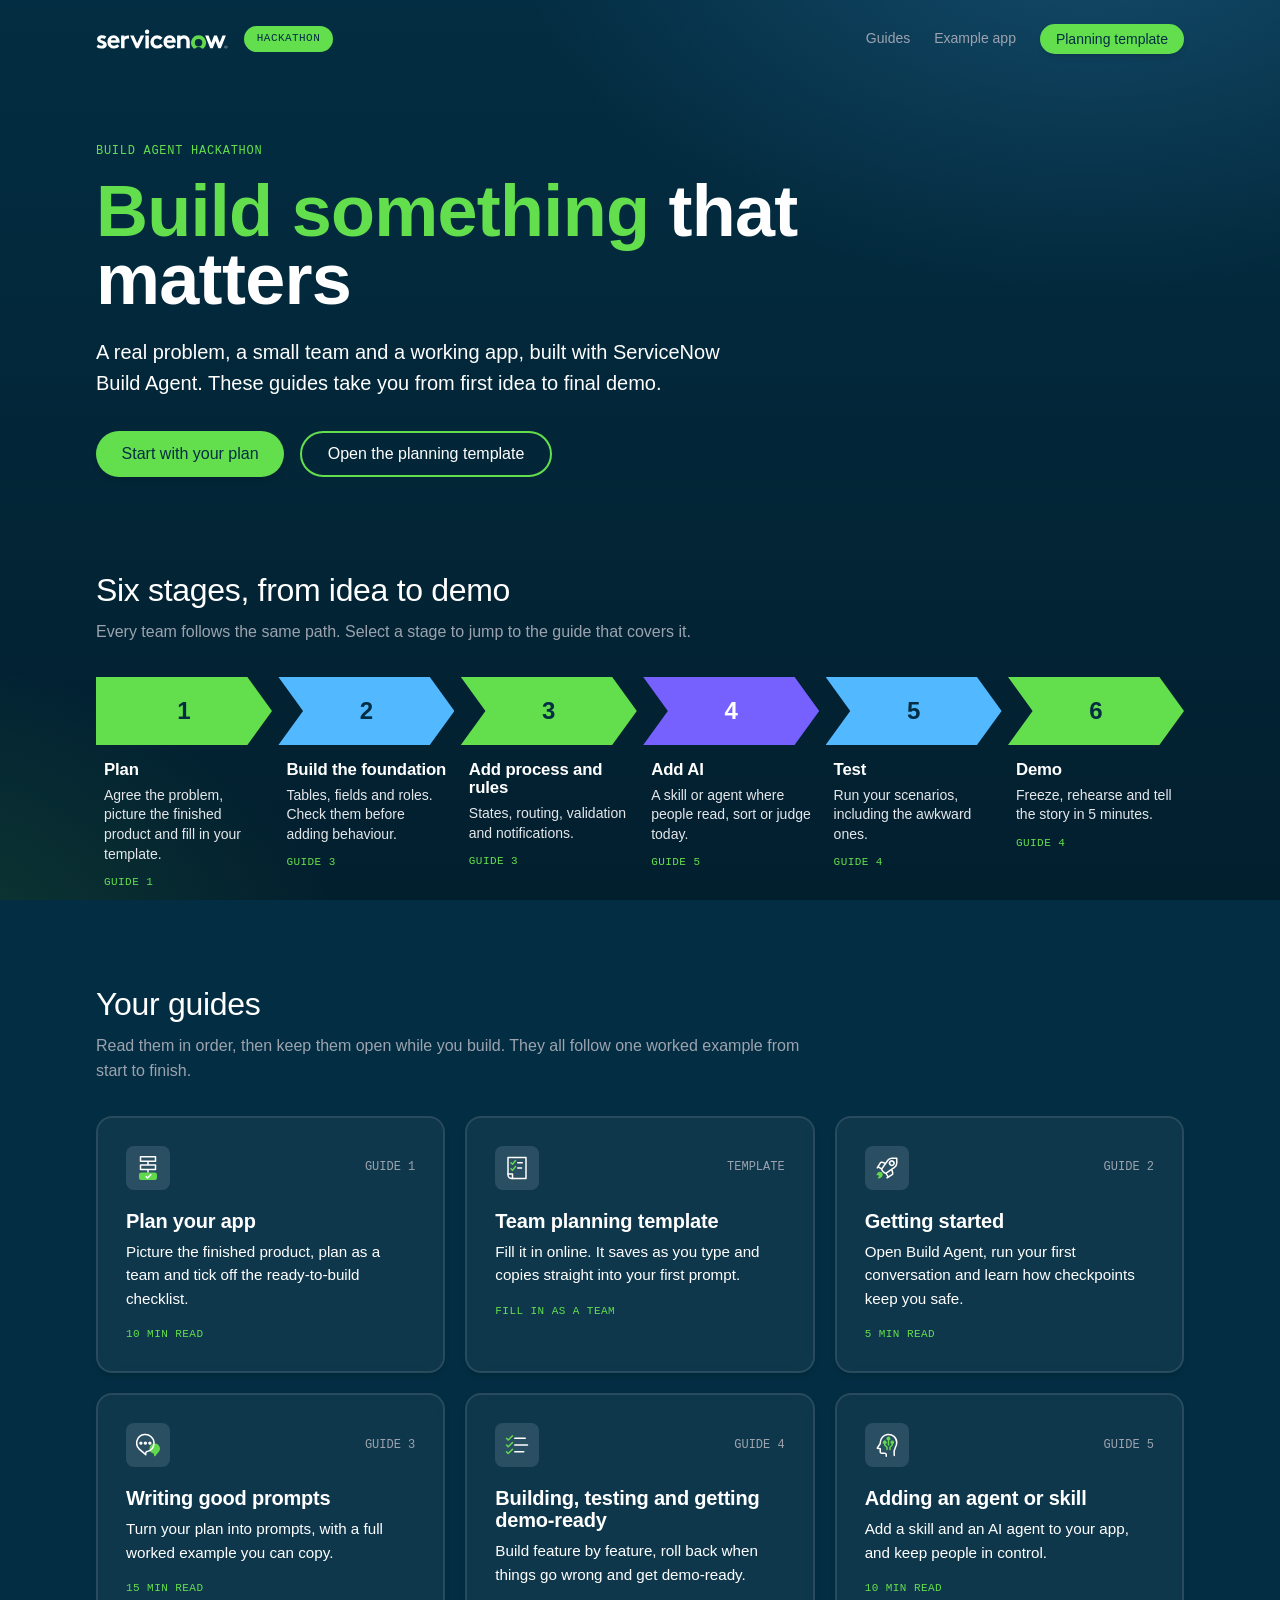
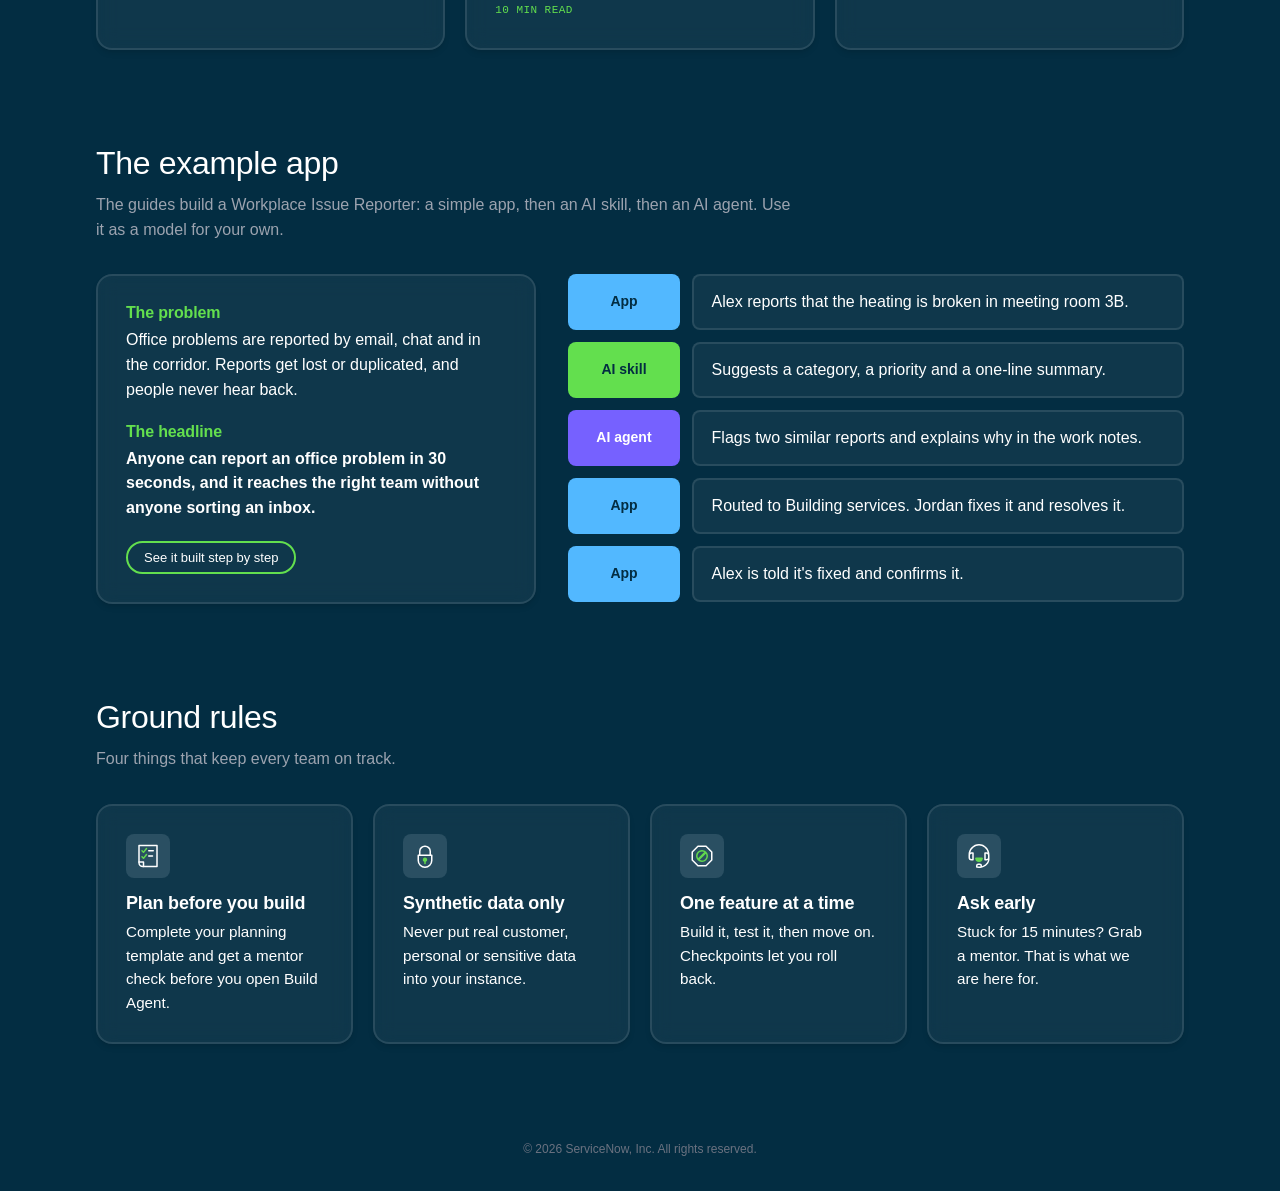
==== index.html @ 72784a9a "V1 V1 documentation" ====
<!DOCTYPE html><html lang="en-GB"><head><meta charset="utf-8">
<meta name="viewport" content="width=device-width, initial-scale=1">
<title>Home | Build Agent hackathon</title>
<meta name="description" content="Guides for planning, building and demoing an app with ServiceNow Build Agent at a hackathon.">
<link rel="stylesheet" href="assets/style.css"></head><body data-page="home"><div class="container"><header class="site"><a class="brand" href="index.html" aria-label="Build Agent hackathon home"><svg xmlns="http://www.w3.org/2000/svg" width="132" height="20" viewBox="0 0 132 20"><path d="M32.022,6.391a5.626,5.626,0,0,0-3.61,1.3V6.523H25.119V19.35h3.425v-8.2a4.073,4.073,0,0,1,3.109-1.588,3.494,3.494,0,0,1,1.374.206V6.479a5.851,5.851,0,0,0-1.005-.088" fill="#ffffff" fill-rule="evenodd"/><path d="M2.16,15.436a5.369,5.369,0,0,0,3.5,1.269c.922,0,1.633-.45,1.633-1.084,0-1.931-6.191-1.243-6.191-5.369,0-2.459,2.371-3.993,4.9-3.993a7.9,7.9,0,0,1,4.32,1.3L8.72,10.04a4.3,4.3,0,0,0-2.45-.872c-.948,0-1.739.37-1.739,1.031,0,1.666,6.192,1.005,6.192,5.448,0,2.46-2.4,3.967-5.085,3.967A8.815,8.815,0,0,1,.5,17.9Z" fill="#ffffff" fill-rule="evenodd"/><path d="M23.657,12.817c0-3.57-2.5-6.558-6.034-6.558-3.794,0-6.218,3.12-6.218,6.691A6.4,6.4,0,0,0,18.1,19.614a6.919,6.919,0,0,0,5.243-2.3l-1.95-1.957a4.515,4.515,0,0,1-3.214,1.481A3.36,3.36,0,0,1,14.725,13.8h8.853A5.735,5.735,0,0,0,23.657,12.817Zm-8.774-1.533a2.775,2.775,0,0,1,2.74-2.248,2.552,2.552,0,0,1,2.53,2.248Z" fill="#ffffff" fill-rule="evenodd"/><polygon points="41.19 14.351 44.694 6.523 48.252 6.523 42.376 19.35 40.005 19.35 34.129 6.523 37.686 6.523 41.19 14.351" fill="#ffffff" fill-rule="evenodd"/><path d="M51.128.5A2.2,2.2,0,1,1,48.888,2.7,2.2,2.2,0,0,1,51.128.5" fill="#ffffff" fill-rule="evenodd"/><rect x="49.415" y="6.523" width="3.425" height="12.827" fill="#ffffff"/><path d="M67,16.731a6.766,6.766,0,0,1-5.8,2.883,6.68,6.68,0,1,1,.026-13.355,6.808,6.808,0,0,1,5.375,2.565l-2.424,2.142a3.7,3.7,0,0,0-2.951-1.534A3.433,3.433,0,0,0,57.78,12.95a3.383,3.383,0,0,0,3.531,3.49,3.741,3.741,0,0,0,3.056-1.692Z" fill="#ffffff" fill-rule="evenodd"/><path d="M79.442,17.313a6.918,6.918,0,0,1-5.243,2.3,6.4,6.4,0,0,1-6.692-6.664c0-3.571,2.424-6.691,6.218-6.691,3.53,0,6.033,2.988,6.033,6.558a5.635,5.635,0,0,1-.079.979H70.826a3.36,3.36,0,0,0,3.452,3.041,4.52,4.52,0,0,0,3.215-1.481Zm-3.188-6.029a2.551,2.551,0,0,0-2.529-2.248,2.774,2.774,0,0,0-2.74,2.248Z" fill="#ffffff" fill-rule="evenodd"/><path d="M81.12,19.35V6.523h3.293V7.554a5.625,5.625,0,0,1,3.609-1.295,5.747,5.747,0,0,1,4.427,2.063,6.482,6.482,0,0,1,1.317,4.5V19.35H90.341v-6.8a3.11,3.11,0,0,0-.764-2.407,2.69,2.69,0,0,0-1.923-.714,4.076,4.076,0,0,0-3.109,1.587V19.35Z" fill="#ffffff" fill-rule="evenodd"/><path d="M102.586,6.259A7.5,7.5,0,0,0,97.419,19.21a1.481,1.481,0,0,0,1.926.1,5.355,5.355,0,0,1,6.394,0,1.485,1.485,0,0,0,1.937-.113,7.5,7.5,0,0,0-5.09-12.94M102.542,17.5a3.637,3.637,0,0,1-3.734-3.733,3.734,3.734,0,1,1,7.468,0,3.637,3.637,0,0,1-3.734,3.733" fill="#62d84e" fill-rule="evenodd"/><polygon points="116.788 19.35 114.237 19.35 109.15 6.523 112.57 6.523 115.359 13.853 118.094 6.523 120.952 6.523 123.662 13.853 126.475 6.523 129.896 6.523 124.809 19.35 122.258 19.35 119.523 12.046 116.788 19.35" fill="#ffffff" fill-rule="evenodd"/><path d="M129.935,17.9h-.289v.543H129.4V16.957h.6a.476.476,0,0,1,.478.478.469.469,0,0,1-.295.432l.338.579h-.268Zm-.289-.219H130a.249.249,0,0,0,0-.5h-.351Z" fill="#ffffff"/><path d="M129.9,16.348a1.379,1.379,0,1,1-1.378,1.379,1.381,1.381,0,0,1,1.378-1.379m0-.218a1.6,1.6,0,1,0,1.6,1.6,1.6,1.6,0,0,0-1.6-1.6Z" fill="#ffffff"/></svg><span class="pill">Hackathon</span></a>
<nav class="nav-links"><a href="index.html#guides">Guides</a><a class="hide-sm" href="index.html#example">Example app</a><a href="planning-template.html" class="btn btn-primary btn-small">Planning template</a></nav></header>
<section class="hero"><p class="eyebrow reveal">Build Agent hackathon</p>
<h1 class="reveal d1"><span class="g">Build something</span> that matters</h1>
<p class="lede reveal d2">A real problem, a small team and a working app, built with ServiceNow Build Agent. These guides take you from first idea to final demo.</p>
<div class="actions reveal d3"><a class="btn btn-primary" href="01-plan-your-app.html">Start with your plan</a><a class="btn btn-secondary" href="planning-template.html">Open the planning template</a></div></section>
<section class="section" id="stages"><h2>Six stages, from idea to demo</h2><p class="intro">Every team follows the same path. Select a stage to jump to the guide that covers it.</p><div class="journey"><a class="stage" href="01-plan-your-app.html"><div class="chev green">1</div><h3>Plan</h3><p>Agree the problem, picture the finished product and fill in your template.</p><div class="where">Guide 1</div></a><a class="stage" href="03-writing-good-prompts.html#prompt-2-build-the-foundation-data-and-roles"><div class="chev blue">2</div><h3>Build the foundation</h3><p>Tables, fields and roles. Check them before adding behaviour.</p><div class="where">Guide 3</div></a><a class="stage" href="03-writing-good-prompts.html#prompt-3-add-the-process"><div class="chev green">3</div><h3>Add process and rules</h3><p>States, routing, validation and notifications.</p><div class="where">Guide 3</div></a><a class="stage" href="05-adding-an-agent-or-skill.html"><div class="chev indigo">4</div><h3>Add AI</h3><p>A skill or agent where people read, sort or judge today.</p><div class="where">Guide 5</div></a><a class="stage" href="04-building-and-iterating.html#test-early-and-often"><div class="chev blue">5</div><h3>Test</h3><p>Run your scenarios, including the awkward ones.</p><div class="where">Guide 4</div></a><a class="stage" href="04-building-and-iterating.html#getting-demo-ready"><div class="chev green">6</div><h3>Demo</h3><p>Freeze, rehearse and tell the story in 5 minutes.</p><div class="where">Guide 4</div></a></div></section>
<section class="section" id="guides"><h2>Your guides</h2><p class="intro">Read them in order, then keep them open while you build. They all follow one worked example from start to finish.</p><div class="grid grid-3"><a class="card guide-card" href="01-plan-your-app.html"><div class="top"><div class="icon-box"><img src="assets/icons/project.svg" alt=""></div><span class="num">GUIDE 1</span></div><h3>Plan your app</h3><p>Picture the finished product, plan as a team and tick off the ready-to-build checklist.</p><div class="meta">10 min read</div></a><a class="card guide-card" href="planning-template.html"><div class="top"><div class="icon-box"><img src="assets/icons/task-list.svg" alt=""></div><span class="num">TEMPLATE</span></div><h3>Team planning template</h3><p>Fill it in online. It saves as you type and copies straight into your first prompt.</p><div class="meta">Fill in as a team</div></a><a class="card guide-card" href="02-getting-started.html"><div class="top"><div class="icon-box"><img src="assets/icons/rocketship.svg" alt=""></div><span class="num">GUIDE 2</span></div><h3>Getting started</h3><p>Open Build Agent, run your first conversation and learn how checkpoints keep you safe.</p><div class="meta">5 min read</div></a><a class="card guide-card" href="03-writing-good-prompts.html"><div class="top"><div class="icon-box"><img src="assets/icons/chat.svg" alt=""></div><span class="num">GUIDE 3</span></div><h3>Writing good prompts</h3><p>Turn your plan into prompts, with a full worked example you can copy.</p><div class="meta">15 min read</div></a><a class="card guide-card" href="04-building-and-iterating.html"><div class="top"><div class="icon-box"><img src="assets/icons/automated-testing-framework.svg" alt=""></div><span class="num">GUIDE 4</span></div><h3>Building, testing and getting demo-ready</h3><p>Build feature by feature, roll back when things go wrong and get demo-ready.</p><div class="meta">10 min read</div></a><a class="card guide-card" href="05-adding-an-agent-or-skill.html"><div class="top"><div class="icon-box"><img src="assets/icons/artificial-intelligence.svg" alt=""></div><span class="num">GUIDE 5</span></div><h3>Adding an agent or skill</h3><p>Add a skill and an AI agent to your app, and keep people in control.</p><div class="meta">10 min read</div></a></div></section>
<section class="section" id="example"><h2>The example app</h2><p class="intro">The guides build a Workplace Issue Reporter: a simple app, then an AI skill, then an AI agent. Use it as a model for your own.</p>
<div class="example"><div class="card"><h3>The problem</h3><p>Office problems are reported by email, chat and in the corridor. Reports get lost or duplicated, and people never hear back.</p><h3>The headline</h3><p><strong>Anyone can report an office problem in 30 seconds, and it reaches the right team without anyone sorting an inbox.</strong></p><a class="btn btn-secondary btn-small" href="03-writing-good-prompts.html#worked-example-workplace-issue-reporter">See it built step by step</a></div>
<div class="flow"><div class="flow-row"><div class="tag app">App</div><div class="step">Alex reports that the heating is broken in meeting room 3B.</div></div><div class="flow-row"><div class="tag skill">AI skill</div><div class="step">Suggests a category, a priority and a one-line summary.</div></div><div class="flow-row"><div class="tag agent">AI agent</div><div class="step">Flags two similar reports and explains why in the work notes.</div></div><div class="flow-row"><div class="tag app">App</div><div class="step">Routed to Building services. Jordan fixes it and resolves it.</div></div><div class="flow-row"><div class="tag app">App</div><div class="step">Alex is told it&#x27;s fixed and confirms it.</div></div></div></div></section>
<section class="section" id="rules"><h2>Ground rules</h2><p class="intro">Four things that keep every team on track.</p><div class="grid grid-4"><div class="card rule"><div class="icon-box"><img src="assets/icons/task-list.svg" alt=""></div><h3>Plan before you build</h3><p>Complete your planning template and get a mentor check before you open Build Agent.</p></div><div class="card rule"><div class="icon-box"><img src="assets/icons/security.svg" alt=""></div><h3>Synthetic data only</h3><p>Never put real customer, personal or sensitive data into your instance.</p></div><div class="card rule"><div class="icon-box"><img src="assets/icons/block.svg" alt=""></div><h3>One feature at a time</h3><p>Build it, test it, then move on. Checkpoints let you roll back.</p></div><div class="card rule"><div class="icon-box"><img src="assets/icons/headset.svg" alt=""></div><h3>Ask early</h3><p>Stuck for 15 minutes? Grab a mentor. That is what we are here for.</p></div></div></section>
</div><footer class="site">&copy; 2026 ServiceNow, Inc. All rights reserved.</footer><script src="assets/site.js"></script></body></html>
---- assets/style.css ----
@font-face{font-family:'ServiceNow Sans';src:url('https://www.servicenow.com/etc.clientlibs/ds/clientlibs/clientlib-arc-commons/resources/fonts/ServiceNowSans-Light.woff2') format('woff2');font-weight:300;font-display:swap}
@font-face{font-family:'ServiceNow Sans';src:url('https://www.servicenow.com/etc.clientlibs/ds/clientlibs/clientlib-arc-commons/resources/fonts/ServiceNowSans-Regular.woff2') format('woff2');font-weight:400;font-display:swap}
@font-face{font-family:'ServiceNow Sans';src:url('https://www.servicenow.com/etc.clientlibs/ds/clientlibs/clientlib-arc-commons/resources/fonts/ServiceNowSans-Book.woff2') format('woff2');font-weight:450;font-display:swap}
@font-face{font-family:'ServiceNow Sans';src:url('https://www.servicenow.com/etc.clientlibs/ds/clientlibs/clientlib-arc-commons/resources/fonts/ServiceNowSans-Medium.woff2') format('woff2');font-weight:500;font-display:swap}
@font-face{font-family:'ServiceNow Sans';src:url('https://www.servicenow.com/etc.clientlibs/ds/clientlibs/clientlib-arc-commons/resources/fonts/ServiceNowSans-Bold.woff2') format('woff2');font-weight:700;font-display:swap}
@font-face{font-family:'ServiceNow Sans Mono';src:url('https://www.servicenow.com/etc.clientlibs/ds/clientlibs/clientlib-arc-commons/resources/fonts/ServiceNowSansMono-Regular.woff2') format('woff2');font-weight:400;font-display:swap}
:root{
  --infinite-blue:#032D42;--deep:#021F2E;--wasabi-green:#63DF4E;--white:#FFFFFF;--icon-bg:#2A4F62;
  --gray-200:#E5E7EB;--gray-400:#9CA3AF;--gray-500:#6B7280;
  --bright-blue:#52B8FF;--bright-indigo:#7661FF;--warn:#FBBF24;--err:#F87171;
  --font-sans:'ServiceNow Sans',-apple-system,BlinkMacSystemFont,"Segoe UI",Arial,sans-serif;
  --font-mono:'ServiceNow Sans Mono',Consolas,Monaco,'Courier New',monospace;
  --radius-sm:.5rem;--radius-md:1rem;--radius-lg:1.5rem;--radius-full:9999px;
  --shadow-md:0 4px 6px -1px rgba(0,0,0,.1),0 2px 4px -1px rgba(0,0,0,.06);
  --shadow-xl:0 20px 25px -5px rgba(0,0,0,.25),0 10px 10px -5px rgba(0,0,0,.1);
  --glass:rgba(255,255,255,.05);--glass-line:rgba(255,255,255,.1);
}
*{box-sizing:border-box}
html{scroll-behavior:smooth;scroll-padding-top:1.5rem}
body{margin:0;font-family:var(--font-sans);font-weight:300;font-size:1rem;line-height:1.55;color:var(--white);
  background:var(--infinite-blue);min-height:100vh;position:relative;overflow-x:hidden}
body::before{content:"";position:fixed;inset:0;z-index:-1;pointer-events:none;
  background:radial-gradient(60rem 40rem at 85% -10%,rgba(82,184,255,.22),transparent 60%),
             radial-gradient(50rem 35rem at -10% 110%,rgba(99,223,78,.16),transparent 60%),
             linear-gradient(180deg,var(--infinite-blue),var(--deep))}
a{color:var(--wasabi-green)}
a:hover{color:#85ED77}
.container{max-width:72rem;margin:0 auto;padding:0 2rem}
header.site{padding:1.5rem 0;display:flex;align-items:center;justify-content:space-between;gap:1rem}
header.site .brand{display:flex;align-items:center;gap:1rem;text-decoration:none}
header.site .brand svg{display:block}
.pill{background:var(--wasabi-green);color:var(--infinite-blue);font-family:var(--font-mono);font-size:.6875rem;
  text-transform:uppercase;letter-spacing:.04em;padding:.3rem .8rem;border-radius:var(--radius-full)}
.nav-links{display:flex;gap:1.5rem;align-items:center}
.nav-links a{color:var(--gray-400);text-decoration:none;font-size:.875rem;font-weight:450;transition:color .2s}
.nav-links a:hover{color:var(--white)}
.eyebrow{font-family:var(--font-mono);font-size:.75rem;text-transform:uppercase;letter-spacing:.06em;color:var(--wasabi-green);margin:0 0 1rem}
h1,h2,h3,h4{font-weight:700;letter-spacing:-.01em;line-height:1.1}
.g{color:var(--wasabi-green)}
.btn{display:inline-flex;align-items:center;justify-content:center;gap:.5rem;padding:.8rem 1.6rem;border-radius:var(--radius-full);
  font-family:var(--font-sans);font-size:1rem;font-weight:450;line-height:1;text-decoration:none;cursor:pointer;transition:all .2s ease;border:none}
.btn-primary{background:var(--wasabi-green);color:var(--infinite-blue);box-shadow:var(--shadow-md)}
.btn-primary:hover{background:#85ED77;color:var(--infinite-blue);transform:translateY(-1px)}
.btn-secondary{background:transparent;color:var(--white);border:2px solid var(--wasabi-green)}
.btn-secondary:hover{background:rgba(255,255,255,.1);color:var(--white)}
.btn-small{padding:.5rem 1rem;font-size:.8125rem}
.icon-box{background:var(--icon-bg);width:44px;height:44px;min-width:44px;min-height:44px;border-radius:var(--radius-sm);
  display:flex;align-items:center;justify-content:center;flex-shrink:0}
.icon-box img{width:24px;height:24px;display:block}
.card{background:var(--glass);border:2px solid var(--glass-line);border-radius:var(--radius-md);padding:1.75rem;
  backdrop-filter:blur(10px);transition:all .2s ease;box-shadow:var(--shadow-md)}
a.card{display:block;text-decoration:none;color:var(--white)}
a.card:hover{transform:translateY(-3px);box-shadow:var(--shadow-xl);border-color:rgba(99,223,78,.5);color:var(--white)}
footer.site{padding:3rem 0 2rem;text-align:center;font-size:.75rem;color:var(--gray-500);font-weight:300}

/* ---------- Home ---------- */
.hero{padding:4rem 0 3rem;max-width:52rem}
.hero h1{font-size:clamp(2.75rem,7vw,4.5rem);line-height:.95;margin:0 0 1.5rem}
.hero p.lede{font-size:1.25rem;max-width:40rem;margin:0 0 2rem}
.hero .actions{display:flex;flex-wrap:wrap;gap:1rem}
.section{padding:3rem 0}
.section h2{font-size:2rem;font-weight:500;margin:0 0 .75rem}
.section p.intro{color:var(--gray-400);margin:0 0 2rem;max-width:44rem}
.journey{display:grid;grid-template-columns:repeat(6,1fr);gap:.4rem}
.stage{text-decoration:none;color:var(--white);display:flex;flex-direction:column}
.chev{height:4.25rem;display:flex;align-items:center;justify-content:center;gap:.6rem;font-weight:700;font-size:1.5rem;
  clip-path:polygon(0 0,86% 0,100% 50%,86% 100%,0 100%,14% 50%);transition:transform .2s ease,filter .2s ease;color:var(--infinite-blue)}
.stage:first-child .chev{clip-path:polygon(0 0,86% 0,100% 50%,86% 100%,0 100%)}
.chev.green{background:var(--wasabi-green)}.chev.blue{background:var(--bright-blue)}.chev.indigo{background:var(--bright-indigo);color:var(--white)}
.stage:hover .chev{transform:translateY(-4px);filter:brightness(1.08)}
.stage h3{font-size:1.05rem;margin:1rem .5rem .4rem}
.stage p{font-size:.875rem;color:var(--gray-200);margin:0 .5rem;line-height:1.4}
.stage .where{font-family:var(--font-mono);font-size:.6875rem;text-transform:uppercase;color:var(--wasabi-green);margin:.6rem .5rem 0;letter-spacing:.04em}
.grid{display:grid;gap:1.25rem}
.grid-3{grid-template-columns:repeat(3,1fr)}.grid-2{grid-template-columns:repeat(2,1fr)}.grid-4{grid-template-columns:repeat(4,1fr)}
.guide-card .top{display:flex;align-items:center;justify-content:space-between;margin-bottom:1.25rem}
.guide-card .num{font-family:var(--font-mono);font-size:.75rem;color:var(--gray-400)}
.guide-card h3{font-size:1.25rem;margin:0 0 .5rem}
.guide-card p{margin:0 0 1rem;font-size:.95rem}
.guide-card .meta{font-family:var(--font-mono);font-size:.6875rem;text-transform:uppercase;color:var(--wasabi-green);letter-spacing:.04em}
.rule h3{font-size:1.125rem;margin:1rem 0 .4rem}.rule p{margin:0;font-size:.95rem}
.flow{display:grid;gap:.75rem}
.flow-row{display:grid;grid-template-columns:7rem 1fr;gap:.75rem;align-items:stretch}
.tag{border-radius:var(--radius-sm);display:flex;align-items:center;justify-content:center;font-weight:700;font-size:.875rem;color:var(--infinite-blue)}
.tag.app{background:var(--bright-blue)}.tag.skill{background:var(--wasabi-green)}.tag.agent{background:var(--bright-indigo);color:var(--white)}
.flow-row .step{background:var(--glass);border:2px solid var(--glass-line);border-radius:var(--radius-sm);padding:.85rem 1.1rem}
.example{display:grid;grid-template-columns:1fr 1.4fr;gap:2rem;align-items:start}
.example .card h3{font-size:1rem;color:var(--wasabi-green);margin:0 0 .4rem}
.example .card p{margin:0 0 1.25rem}
.reveal{opacity:0;transform:translateY(14px);animation:rise .7s ease forwards}
.reveal.d1{animation-delay:.08s}.reveal.d2{animation-delay:.16s}.reveal.d3{animation-delay:.24s}
@keyframes rise{to{opacity:1;transform:none}}
@media (prefers-reduced-motion:reduce){.reveal{animation:none;opacity:1;transform:none}}

/* ---------- Guide pages ---------- */
.layout{display:grid;grid-template-columns:16rem minmax(0,1fr);gap:3rem;padding:1rem 0 2rem}
aside.side{position:sticky;top:1.5rem;align-self:start;max-height:calc(100vh - 3rem);overflow:auto}
.side .label{font-family:var(--font-mono);font-size:.6875rem;text-transform:uppercase;color:var(--gray-400);letter-spacing:.06em;margin:0 0 .75rem}
.side ol{list-style:none;margin:0 0 2rem;padding:0}
.side li a{display:flex;gap:.75rem;align-items:center;padding:.55rem .75rem;border-radius:var(--radius-sm);color:var(--gray-400);text-decoration:none;font-weight:450;font-size:.9rem;transition:all .2s}
.side li a:hover{color:var(--white);background:rgba(255,255,255,.05)}
.side li a .n{font-family:var(--font-mono);font-size:.75rem;width:1.75rem;height:1.75rem;border-radius:var(--radius-full);display:flex;align-items:center;justify-content:center;border:2px solid var(--glass-line);flex-shrink:0}
.side li.on a{color:var(--white);background:rgba(99,223,78,.08)}
.side li.on a .n{background:var(--wasabi-green);border-color:var(--wasabi-green);color:var(--infinite-blue)}
.side .toc a{display:block;padding:.3rem .75rem;border-left:2px solid var(--glass-line);color:var(--gray-400);text-decoration:none;font-size:.85rem}
.side .toc a:hover{color:var(--white);border-left-color:var(--wasabi-green)}
article{max-width:52rem;min-width:0}
.page-hero{display:flex;gap:1.5rem;align-items:flex-start;padding:2rem 0 1.5rem;border-bottom:2px solid var(--glass-line);margin-bottom:2rem}
.page-hero .icon-box{width:64px;height:64px;min-width:64px;min-height:64px;border-radius:var(--radius-md)}
.page-hero .icon-box img{width:34px;height:34px}
.page-hero h1{font-size:clamp(2rem,4.5vw,3rem);margin:0;line-height:1}
.prose h2{font-size:1.75rem;font-weight:500;margin:3rem 0 1rem;padding-top:.5rem}
.prose h3{font-size:1.25rem;margin:2rem 0 .75rem}
.prose h4{font-size:1.1rem;margin:2.25rem 0 .75rem;display:flex;align-items:center;gap:.75rem}
.prose h4::before{content:"";width:.6rem;height:.6rem;border-radius:var(--radius-full);background:var(--wasabi-green);flex-shrink:0}
.prose p,.prose li{font-weight:300}
.prose strong{font-weight:700}
.prose ul,.prose ol{padding-left:1.4rem}
.prose li{margin:.35rem 0}
.prose code{font-family:var(--font-mono);font-size:.875em;background:rgba(255,255,255,.08);padding:.1rem .4rem;border-radius:.35rem}
.table-wrap{overflow-x:auto;margin:1.25rem 0;border-radius:var(--radius-md);border:2px solid var(--glass-line)}
.prose table{border-collapse:collapse;width:100%;font-size:.925rem;min-width:32rem}
.prose th{text-align:left;font-weight:700;background:rgba(255,255,255,.06);padding:.8rem 1rem;border-bottom:2px solid var(--glass-line)}
.prose td{padding:.75rem 1rem;border-bottom:1px solid rgba(255,255,255,.07);vertical-align:top}
.prose tr:last-child td{border-bottom:none}
.prompt{position:relative;margin:1.25rem 0;border-radius:var(--radius-md);border:2px solid rgba(99,223,78,.35);background:rgba(2,20,30,.6);overflow:hidden}
.prompt .bar{display:flex;align-items:center;justify-content:space-between;padding:.55rem .6rem .55rem 1rem;background:rgba(99,223,78,.08);border-bottom:2px solid rgba(99,223,78,.2)}
.prompt .bar span{font-family:var(--font-mono);font-size:.6875rem;text-transform:uppercase;letter-spacing:.06em;color:var(--wasabi-green)}
.prompt pre{margin:0;padding:1.1rem 1.25rem;overflow-x:auto}
.prompt pre code{background:none;padding:0;font-size:.875rem;line-height:1.6;color:#E6F7FF;white-space:pre}
.copy{background:var(--wasabi-green);color:var(--infinite-blue);border:none;border-radius:var(--radius-full);font-family:var(--font-sans);font-weight:450;font-size:.8rem;padding:.4rem .9rem;cursor:pointer;transition:background .2s}
.copy:hover{background:#85ED77}
.copy.done{background:var(--white)}
.callout{border-radius:0 var(--radius-md) var(--radius-md) 0;padding:1.1rem 1.4rem;margin:1.25rem 0;border-left:3px solid}
.callout p:first-child{margin-top:0}.callout p:last-child,.callout ol:last-child{margin-bottom:0}
.callout-success{background:rgba(99,223,78,.06);border-color:var(--wasabi-green)}
.callout-info{background:rgba(82,184,255,.06);border-color:var(--bright-blue)}
.callout-label{font-family:var(--font-mono);font-size:.6875rem;text-transform:uppercase;letter-spacing:.06em;margin-bottom:.5rem}
.callout-success .callout-label{color:var(--wasabi-green)}.callout-info .callout-label{color:var(--bright-blue)}
ul.checklist{list-style:none;padding:0;margin:1rem 0}
ul.checklist li{margin:.5rem 0}
ul.checklist label{display:flex;gap:.85rem;align-items:flex-start;cursor:pointer;padding:.7rem .9rem;border-radius:var(--radius-sm);background:var(--glass);border:2px solid var(--glass-line);transition:all .2s}
ul.checklist label:hover{border-color:rgba(99,223,78,.4)}
ul.checklist input{appearance:none;-webkit-appearance:none;width:1.3rem;height:1.3rem;min-width:1.3rem;border:2px solid var(--gray-400);border-radius:.4rem;margin:.1rem 0 0;cursor:pointer;position:relative;transition:all .15s}
ul.checklist input:checked{background:var(--wasabi-green);border-color:var(--wasabi-green)}
ul.checklist input:checked::after{content:"";position:absolute;left:.33rem;top:.08rem;width:.35rem;height:.7rem;border:solid var(--infinite-blue);border-width:0 .17rem .17rem 0;transform:rotate(45deg)}
ul.checklist input:checked + span{color:var(--gray-400);text-decoration:line-through;text-decoration-color:rgba(99,223,78,.6)}
.progress{display:flex;align-items:center;gap:1rem;margin:1.5rem 0 .5rem;position:sticky;top:0;z-index:5;padding:.75rem 1rem;background:rgba(3,45,66,.92);backdrop-filter:blur(8px);border-radius:var(--radius-md);border:2px solid var(--glass-line)}
.progress .track{flex:1;height:.55rem;border-radius:var(--radius-full);background:rgba(255,255,255,.1);overflow:hidden}
.progress .fill{height:100%;width:0;background:var(--wasabi-green);border-radius:var(--radius-full);transition:width .35s ease}
.progress .count{font-family:var(--font-mono);font-size:.75rem;color:var(--gray-200);white-space:nowrap}
.status{display:inline-flex;align-items:center;gap:.5rem;font-size:.8125rem;font-weight:450;padding:.375rem .875rem;border-radius:var(--radius-full)}
.status-pass{background:rgba(99,223,78,.1);color:var(--wasabi-green)}
.status-info{background:rgba(82,184,255,.1);color:var(--bright-blue)}
.ready{display:none}.ready.show{display:inline-flex;animation:pop .45s ease}
@keyframes pop{0%{transform:scale(.8);opacity:0}60%{transform:scale(1.08)}100%{transform:scale(1);opacity:1}}
.sources{margin-top:3rem;padding:1.25rem 1.5rem;border-radius:var(--radius-md);background:rgba(82,184,255,.06);border:2px solid rgba(82,184,255,.2);font-size:.9rem}
.sources .callout-label{color:var(--bright-blue)}
.sources a{color:var(--bright-blue)}
.pager{display:grid;grid-template-columns:1fr 1fr;gap:1rem;margin-top:3rem}
.pager a{padding:1.25rem 1.5rem}
.pager .dir{font-family:var(--font-mono);font-size:.6875rem;text-transform:uppercase;color:var(--gray-400);letter-spacing:.06em}
.pager .t{font-weight:700;font-size:1.1rem;margin-top:.3rem}
.pager .next{text-align:right;grid-column:2}

/* ---------- Template ---------- */
.toolbar{display:flex;flex-wrap:wrap;gap:.75rem;align-items:center;margin:1.5rem 0 2rem;padding:1rem;border-radius:var(--radius-md);background:var(--glass);border:2px solid var(--glass-line);position:sticky;top:0;z-index:5;backdrop-filter:blur(10px)}
.toolbar .saved{font-family:var(--font-mono);font-size:.6875rem;text-transform:uppercase;color:var(--gray-400);margin-left:auto}
.tsec{margin:0 0 1.5rem}
.tsec .head{display:flex;align-items:center;gap:1rem;margin-bottom:.75rem}
.tsec .head .n{font-family:var(--font-mono);font-size:.8rem;width:2.2rem;height:2.2rem;border-radius:var(--radius-full);background:var(--icon-bg);display:flex;align-items:center;justify-content:center;color:var(--wasabi-green);flex-shrink:0}
.tsec h2{margin:0;font-size:1.35rem;font-weight:700;padding:0}
.tsec .hint{color:var(--gray-400);font-size:.9rem;margin:0 0 .75rem}
.tsec textarea{width:100%;min-height:9rem;resize:vertical;background:rgba(2,20,30,.6);color:#E6F7FF;border:2px solid var(--glass-line);border-radius:var(--radius-sm);padding:1rem;font-family:var(--font-mono);font-size:.85rem;line-height:1.6;transition:border-color .2s}
.tsec textarea:focus{outline:none;border-color:var(--wasabi-green)}
:focus-visible{outline:2px solid var(--wasabi-green);outline-offset:2px}

@media (max-width:60rem){
  .layout{grid-template-columns:1fr;gap:1rem}
  aside.side{position:static;max-height:none}
  .side .toc{display:none}
  .side ol{display:flex;flex-wrap:wrap;gap:.25rem}
  .side li a .t{display:none}
  .journey{grid-template-columns:repeat(3,1fr);row-gap:1.5rem}
  .stage .chev{clip-path:none!important;border-radius:var(--radius-sm)}
  .grid-3,.grid-4{grid-template-columns:1fr 1fr}
  .example{grid-template-columns:1fr}
  .nav-links .hide-sm{display:none}
}
@media (max-width:36rem){
  .container{padding:0 1.25rem}
  .grid-2,.grid-3,.grid-4,.journey{grid-template-columns:1fr}
  .pager{grid-template-columns:1fr}.pager .next{grid-column:1}
  .flow-row{grid-template-columns:5.5rem 1fr}
}
@media print{body::before{display:none}body{background:#fff;color:#000}aside.side,.toolbar,.copy,.pager,header.site{display:none}}
.nav-links a.btn-primary,.nav-links a.btn-primary:hover{color:var(--infinite-blue)}
.btn{white-space:nowrap}
@media (max-width:36rem){header.site .pill{display:none}.nav-links a:not(.btn){display:none}.nav-links a.btn{padding:.5rem .9rem;font-size:.8rem}}
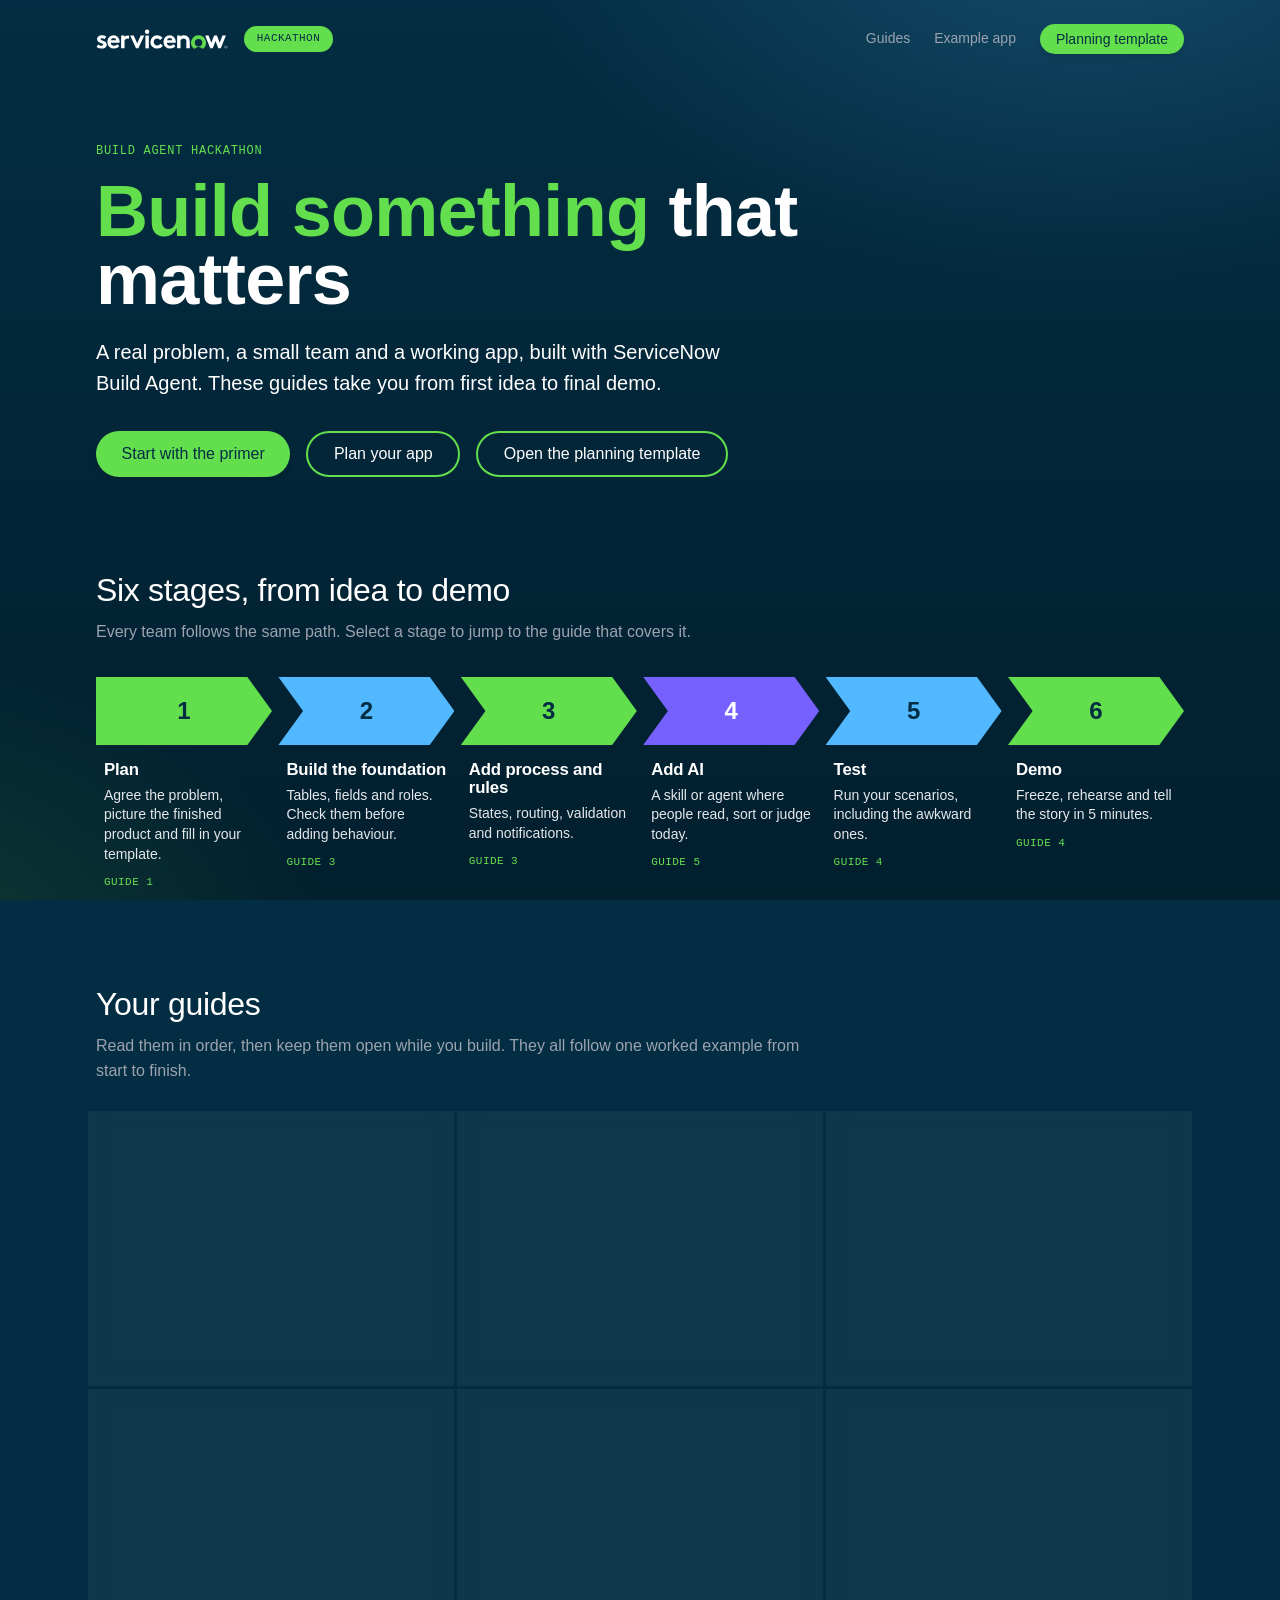
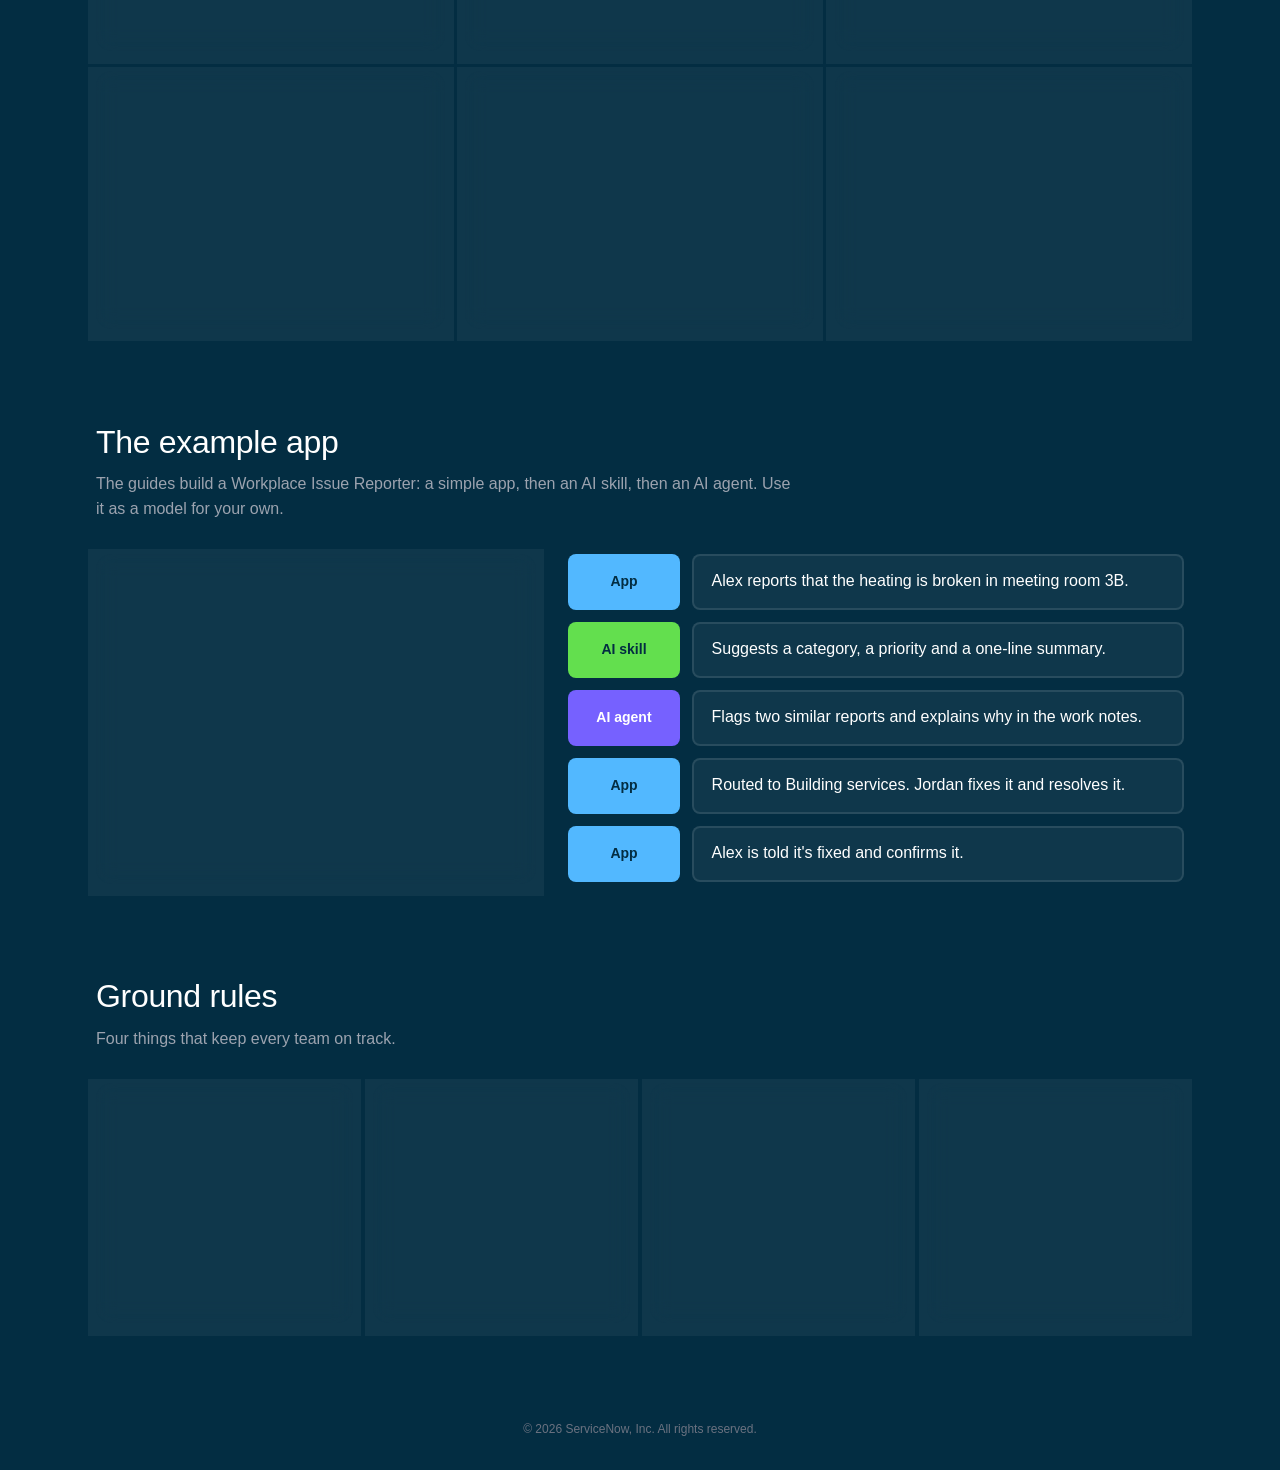
==== commit 5d901b05: "Added more guides vibe coding pre-guide" ====
--- a/index.html
+++ b/index.html
@@ -7,9 +7,9 @@
 <section class="hero"><p class="eyebrow reveal">Build Agent hackathon</p>
 <h1 class="reveal d1"><span class="g">Build something</span> that matters</h1>
 <p class="lede reveal d2">A real problem, a small team and a working app, built with ServiceNow Build Agent. These guides take you from first idea to final demo.</p>
-<div class="actions reveal d3"><a class="btn btn-primary" href="01-plan-your-app.html">Start with your plan</a><a class="btn btn-secondary" href="planning-template.html">Open the planning template</a></div></section>
+<div class="actions reveal d3"><a class="btn btn-primary" href="00-vibe-coding-primer.html">Start with the primer</a><a class="btn btn-secondary" href="01-plan-your-app.html">Plan your app</a><a class="btn btn-secondary" href="planning-template.html">Open the planning template</a></div></section>
 <section class="section" id="stages"><h2>Six stages, from idea to demo</h2><p class="intro">Every team follows the same path. Select a stage to jump to the guide that covers it.</p><div class="journey"><a class="stage" href="01-plan-your-app.html"><div class="chev green">1</div><h3>Plan</h3><p>Agree the problem, picture the finished product and fill in your template.</p><div class="where">Guide 1</div></a><a class="stage" href="03-writing-good-prompts.html#prompt-2-build-the-foundation-data-and-roles"><div class="chev blue">2</div><h3>Build the foundation</h3><p>Tables, fields and roles. Check them before adding behaviour.</p><div class="where">Guide 3</div></a><a class="stage" href="03-writing-good-prompts.html#prompt-3-add-the-process"><div class="chev green">3</div><h3>Add process and rules</h3><p>States, routing, validation and notifications.</p><div class="where">Guide 3</div></a><a class="stage" href="05-adding-an-agent-or-skill.html"><div class="chev indigo">4</div><h3>Add AI</h3><p>A skill or agent where people read, sort or judge today.</p><div class="where">Guide 5</div></a><a class="stage" href="04-building-and-iterating.html#test-early-and-often"><div class="chev blue">5</div><h3>Test</h3><p>Run your scenarios, including the awkward ones.</p><div class="where">Guide 4</div></a><a class="stage" href="04-building-and-iterating.html#getting-demo-ready"><div class="chev green">6</div><h3>Demo</h3><p>Freeze, rehearse and tell the story in 5 minutes.</p><div class="where">Guide 4</div></a></div></section>
-<section class="section" id="guides"><h2>Your guides</h2><p class="intro">Read them in order, then keep them open while you build. They all follow one worked example from start to finish.</p><div class="grid grid-3"><a class="card guide-card" href="01-plan-your-app.html"><div class="top"><div class="icon-box"><img src="assets/icons/project.svg" alt=""></div><span class="num">GUIDE 1</span></div><h3>Plan your app</h3><p>Picture the finished product, plan as a team and tick off the ready-to-build checklist.</p><div class="meta">10 min read</div></a><a class="card guide-card" href="planning-template.html"><div class="top"><div class="icon-box"><img src="assets/icons/task-list.svg" alt=""></div><span class="num">TEMPLATE</span></div><h3>Team planning template</h3><p>Fill it in online. It saves as you type and copies straight into your first prompt.</p><div class="meta">Fill in as a team</div></a><a class="card guide-card" href="02-getting-started.html"><div class="top"><div class="icon-box"><img src="assets/icons/rocketship.svg" alt=""></div><span class="num">GUIDE 2</span></div><h3>Getting started</h3><p>Open Build Agent, run your first conversation and learn how checkpoints keep you safe.</p><div class="meta">5 min read</div></a><a class="card guide-card" href="03-writing-good-prompts.html"><div class="top"><div class="icon-box"><img src="assets/icons/chat.svg" alt=""></div><span class="num">GUIDE 3</span></div><h3>Writing good prompts</h3><p>Turn your plan into prompts, with a full worked example you can copy.</p><div class="meta">15 min read</div></a><a class="card guide-card" href="04-building-and-iterating.html"><div class="top"><div class="icon-box"><img src="assets/icons/automated-testing-framework.svg" alt=""></div><span class="num">GUIDE 4</span></div><h3>Building, testing and getting demo-ready</h3><p>Build feature by feature, roll back when things go wrong and get demo-ready.</p><div class="meta">10 min read</div></a><a class="card guide-card" href="05-adding-an-agent-or-skill.html"><div class="top"><div class="icon-box"><img src="assets/icons/artificial-intelligence.svg" alt=""></div><span class="num">GUIDE 5</span></div><h3>Adding an agent or skill</h3><p>Add a skill and an AI agent to your app, and keep people in control.</p><div class="meta">10 min read</div></a></div></section>
+<section class="section" id="guides"><h2>Your guides</h2><p class="intro">Read them in order, then keep them open while you build. They all follow one worked example from start to finish.</p><div class="grid grid-3"><a class="card guide-card" href="00-vibe-coding-primer.html"><div class="top"><div class="icon-box"><img src="assets/icons/learn.svg" alt=""></div><span class="num">GUIDE 0</span></div><h3>AI vibe coding primer</h3><p>How AI agents work, what a context window is, and why it changes how you prompt.</p><div class="meta">10 min read</div></a><a class="card guide-card" href="01-plan-your-app.html"><div class="top"><div class="icon-box"><img src="assets/icons/project.svg" alt=""></div><span class="num">GUIDE 1</span></div><h3>Plan your app</h3><p>Picture the finished product, plan as a team and tick off the ready-to-build checklist.</p><div class="meta">10 min read</div></a><a class="card guide-card" href="planning-template.html"><div class="top"><div class="icon-box"><img src="assets/icons/task-list.svg" alt=""></div><span class="num">TEMPLATE</span></div><h3>Team planning template</h3><p>Fill it in online. It saves as you type and copies straight into your first prompt.</p><div class="meta">Fill in as a team</div></a><a class="card guide-card" href="02-getting-started.html"><div class="top"><div class="icon-box"><img src="assets/icons/rocketship.svg" alt=""></div><span class="num">GUIDE 2</span></div><h3>Getting started</h3><p>Open Build Agent, run your first conversation and learn how checkpoints keep you safe.</p><div class="meta">5 min read</div></a><a class="card guide-card" href="03-writing-good-prompts.html"><div class="top"><div class="icon-box"><img src="assets/icons/chat.svg" alt=""></div><span class="num">GUIDE 3</span></div><h3>Writing good prompts</h3><p>Turn your plan into prompts, with a full worked example you can copy.</p><div class="meta">15 min read</div></a><a class="card guide-card" href="04-building-and-iterating.html"><div class="top"><div class="icon-box"><img src="assets/icons/automated-testing-framework.svg" alt=""></div><span class="num">GUIDE 4</span></div><h3>Building, testing and getting demo-ready</h3><p>Build feature by feature, roll back when things go wrong and get demo-ready.</p><div class="meta">10 min read</div></a><a class="card guide-card" href="05-adding-an-agent-or-skill.html"><div class="top"><div class="icon-box"><img src="assets/icons/artificial-intelligence.svg" alt=""></div><span class="num">GUIDE 5</span></div><h3>Adding an agent or skill</h3><p>Add a skill and an AI agent to your app, and keep people in control.</p><div class="meta">10 min read</div></a><a class="card guide-card" href="prompt-patterns.html"><div class="top"><div class="icon-box"><img src="assets/icons/checkmark-circle.svg" alt=""></div><span class="num">REFERENCE</span></div><h3>Bad, OK and good prompts</h3><p>Bad, OK and good prompts side by side, for tables, screens, processes, rules, AI and more.</p><div class="meta">Reference</div></a><a class="card guide-card" href="prompt-library.html"><div class="top"><div class="icon-box"><img src="assets/icons/documentation.svg" alt=""></div><span class="num">REFERENCE</span></div><h3>Prompt library</h3><p>Every worked-example prompt, fully completed and ready to copy in one click.</p><div class="meta">Reference</div></a></div></section>
 <section class="section" id="example"><h2>The example app</h2><p class="intro">The guides build a Workplace Issue Reporter: a simple app, then an AI skill, then an AI agent. Use it as a model for your own.</p>
 <div class="example"><div class="card"><h3>The problem</h3><p>Office problems are reported by email, chat and in the corridor. Reports get lost or duplicated, and people never hear back.</p><h3>The headline</h3><p><strong>Anyone can report an office problem in 30 seconds, and it reaches the right team without anyone sorting an inbox.</strong></p><a class="btn btn-secondary btn-small" href="03-writing-good-prompts.html#worked-example-workplace-issue-reporter">See it built step by step</a></div>
 <div class="flow"><div class="flow-row"><div class="tag app">App</div><div class="step">Alex reports that the heating is broken in meeting room 3B.</div></div><div class="flow-row"><div class="tag skill">AI skill</div><div class="step">Suggests a category, a priority and a one-line summary.</div></div><div class="flow-row"><div class="tag agent">AI agent</div><div class="step">Flags two similar reports and explains why in the work notes.</div></div><div class="flow-row"><div class="tag app">App</div><div class="step">Routed to Building services. Jordan fixes it and resolves it.</div></div><div class="flow-row"><div class="tag app">App</div><div class="step">Alex is told it&#x27;s fixed and confirms it.</div></div></div></div></section>
--- a/assets/style.css
+++ b/assets/style.css
@@ -197,3 +197,14 @@
 .nav-links a.btn-primary,.nav-links a.btn-primary:hover{color:var(--infinite-blue)}
 .btn{white-space:nowrap}
 @media (max-width:36rem){header.site .pill{display:none}.nav-links a:not(.btn){display:none}.nav-links a.btn{padding:.5rem .9rem;font-size:.8rem}}
+.prompt.bad{border-color:rgba(248,113,113,.45)}.prompt.bad .bar{background:rgba(248,113,113,.08);border-bottom-color:rgba(248,113,113,.25)}.prompt.bad .bar span{color:var(--err)}
+.prompt.ok{border-color:rgba(251,191,36,.45)}.prompt.ok .bar{background:rgba(251,191,36,.08);border-bottom-color:rgba(251,191,36,.25)}.prompt.ok .bar span{color:var(--warn)}
+.ctx{display:grid;grid-template-columns:1.6fr auto 1fr;gap:1.25rem;align-items:center;margin:1.5rem 0}
+.ctx-board{border:2px dashed rgba(99,223,78,.5);border-radius:var(--radius-md);padding:1.25rem;background:rgba(255,255,255,.04)}
+.ctx-title{font-family:var(--font-mono);font-size:.75rem;text-transform:uppercase;letter-spacing:.06em;color:var(--wasabi-green);margin-bottom:.9rem}
+.ctx-chips{display:flex;flex-wrap:wrap;gap:.5rem}
+.chip{padding:.45rem .8rem;border-radius:var(--radius-full);background:rgba(82,184,255,.12);border:2px solid rgba(82,184,255,.35);font-size:.85rem;font-weight:450}
+.ctx-note{margin-top:.9rem;font-size:.85rem;color:var(--gray-400)}
+.ctx-arrow{font-size:2rem;color:var(--wasabi-green)}
+.ctx-steps{display:grid;gap:.5rem}.ctx-steps .tag{padding:.6rem;border-radius:var(--radius-sm)}
+@media (max-width:36rem){.ctx{grid-template-columns:1fr}.ctx-arrow{transform:rotate(90deg);justify-self:center}}
